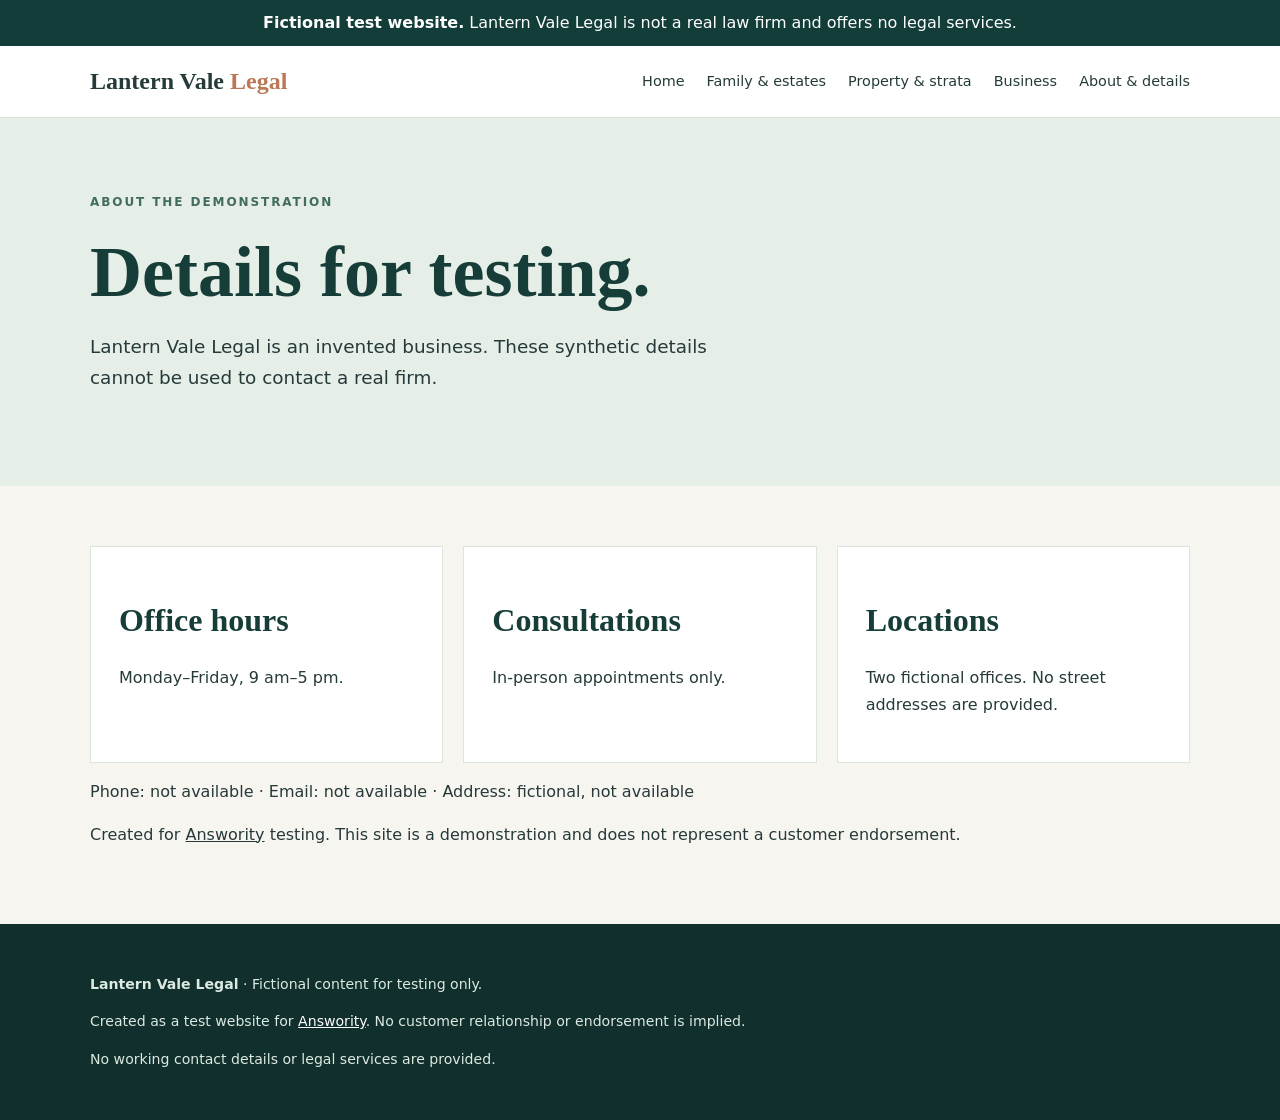
==== about.html @ 18ec0c07 "Add files via upload" ====
<!doctype html><html lang="en"><head><meta charset="utf-8"><meta name="viewport" content="width=device-width,initial-scale=1"><meta name="description" content="A fictional legal-services website for Answority testing. No legal services are offered."><title>About & details | Lantern Vale Legal</title><link rel="stylesheet" href="style.css"></head><body><div class="notice"><strong>Fictional test website.</strong> Lantern Vale Legal is not a real law firm and offers no legal services.</div><header><div class="wrap nav"><a class="brand" href="index.html">Lantern Vale <span>Legal</span></a><nav aria-label="Main navigation"><a href="index.html">Home</a><a href="family-estates.html">Family &amp; estates</a><a href="property.html">Property &amp; strata</a><a href="business.html">Business</a><a href="about.html">About &amp; details</a></nav></div></header><main><section class="hero"><div class="wrap"><div class="eyebrow">About the demonstration</div><h1>Details for testing.</h1><p class="lead">Lantern Vale Legal is an invented business. These synthetic details cannot be used to contact a real firm.</p></div></section><section class="section wrap"><div class="grid"><article class="card"><h2>Office hours</h2><p>Monday–Friday, 9 am–5 pm.</p></article><article class="card"><h2>Consultations</h2><p>In-person appointments only.</p></article><article class="card"><h2>Locations</h2><p>Two fictional offices. No street addresses are provided.</p></article></div><p>Phone: not available · Email: not available · Address: fictional, not available</p><p>Created for <a href="https://answority.com/">Answority</a> testing. This site is a demonstration and does not represent a customer endorsement.</p></section></main><footer><div class="wrap"><p><strong>Lantern Vale Legal</strong> · Fictional content for testing only.</p><p>Created as a test website for <a href="https://answority.com/">Answority</a>. No customer relationship or endorsement is implied.</p><p>No working contact details or legal services are provided.</p></div></footer></body></html>
---- style.css ----
*{box-sizing:border-box}body{margin:0;background:#f7f5ef;color:#263a3a;font:16px/1.65 system-ui,sans-serif}a{color:inherit}.notice{background:#123d39;color:white;text-align:center;padding:10px}.wrap{width:min(1100px,90%);margin:auto}header{background:white;border-bottom:1px solid #dce5dc}.nav{display:flex;align-items:center;justify-content:space-between;gap:20px;padding:22px 0;flex-wrap:wrap}.brand{font:700 1.5rem Georgia,serif;text-decoration:none}.brand span{color:#bb7857}nav{display:flex;gap:22px;flex-wrap:wrap}nav a{text-decoration:none;font-size:.9rem}nav a:hover{text-decoration:underline}.hero{background:#e6eee8;padding:75px 0}.eyebrow{text-transform:uppercase;letter-spacing:.16em;font-size:.75rem;font-weight:700;color:#426c5f}h1,h2,h3{font-family:Georgia,serif;line-height:1.15;color:#173d38}h1{font-size:clamp(2.5rem,6vw,4.5rem);max-width:800px;margin:18px 0}h2{font-size:2rem}.lead{max-width:660px;font-size:1.15rem}.button{display:inline-block;background:#17483f;color:white;padding:13px 20px;text-decoration:none}.section{padding:60px 0}.grid{display:grid;grid-template-columns:repeat(3,1fr);gap:20px}.card{background:white;border:1px solid #dce5dc;padding:28px}.card a{color:#25604f;font-weight:700}.band{background:#173d38;color:#e8f2ea}.band h2{color:white}.facts{display:grid;grid-template-columns:repeat(3,1fr);gap:20px}.facts strong{display:block;color:#9dcea9;font-size:.8rem;text-transform:uppercase}footer{background:#102f2d;color:#dceae1;padding:35px 0;font-size:.88rem}footer a{color:white}@media(max-width:700px){.grid,.facts{grid-template-columns:1fr}.hero{padding:52px 0}.section{padding:42px 0}.nav{align-items:flex-start;flex-direction:column}nav{gap:12px 18px}}
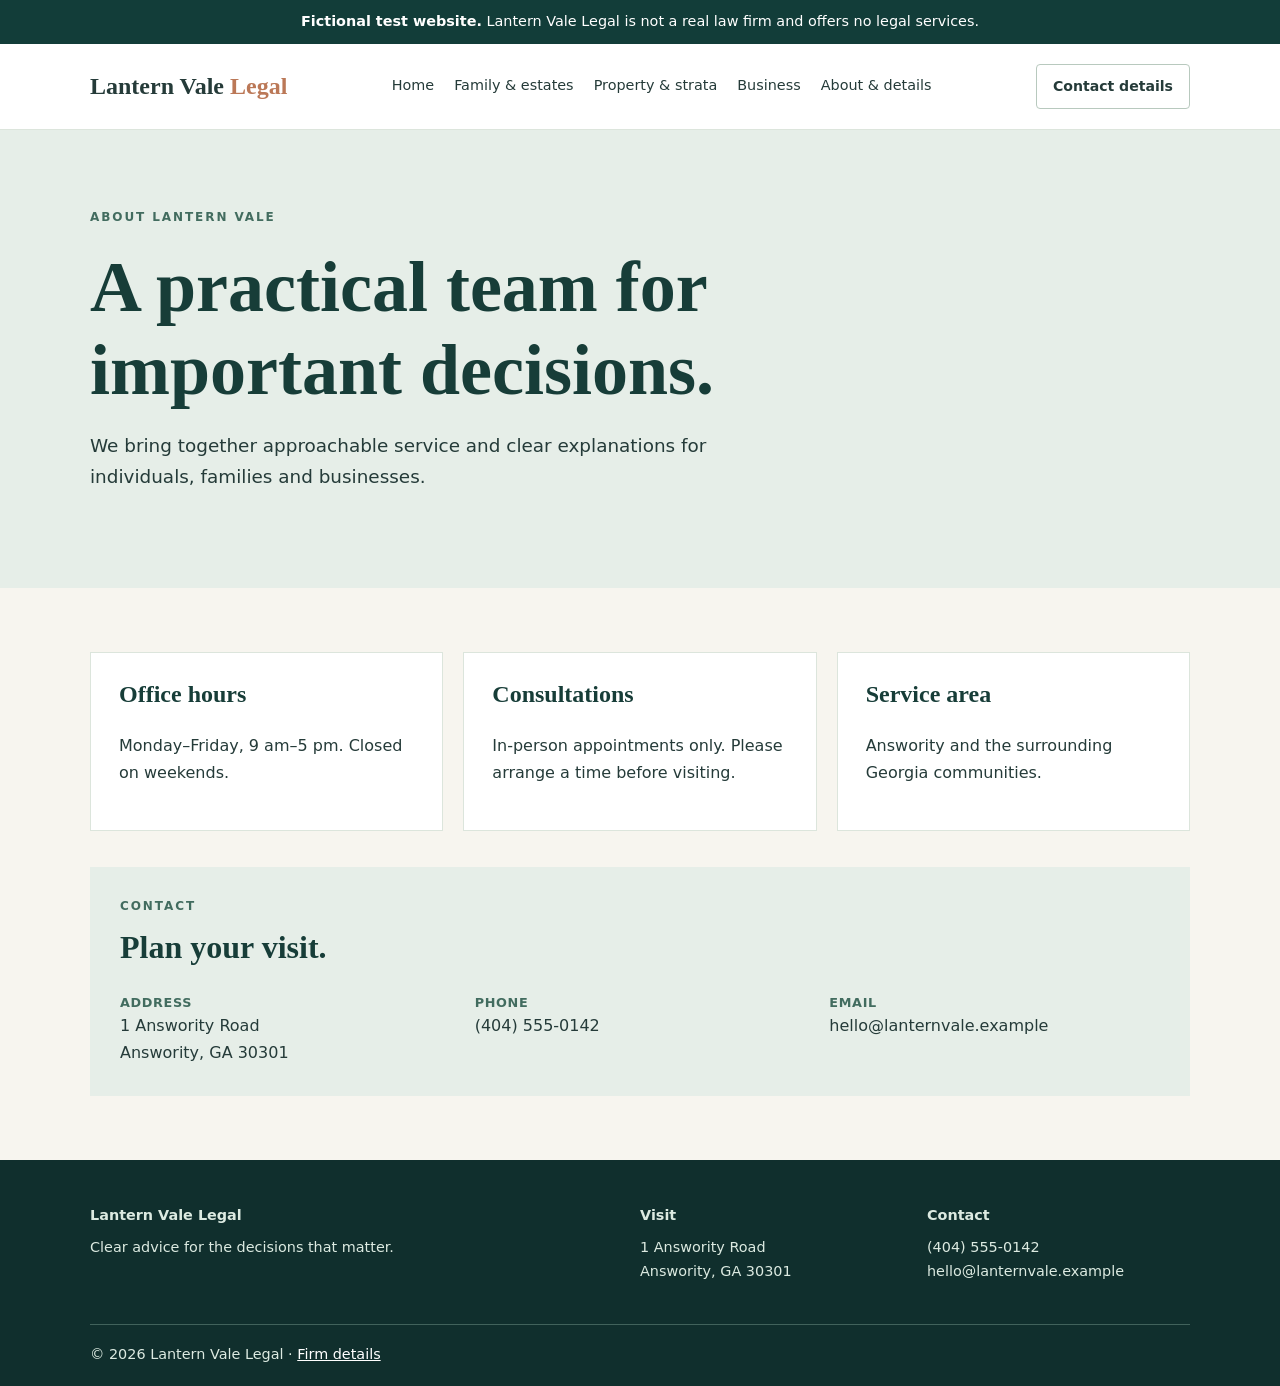
==== commit b0aeba74: "Refresh fictional legal website for observation testing" ====
--- a/about.html
+++ b/about.html
@@ -1 +1,2 @@
-<!doctype html><html lang="en"><head><meta charset="utf-8"><meta name="viewport" content="width=device-width,initial-scale=1"><meta name="description" content="A fictional legal-services website for Answority testing. No legal services are offered."><title>About & details | Lantern Vale Legal</title><link rel="stylesheet" href="style.css"></head><body><div class="notice"><strong>Fictional test website.</strong> Lantern Vale Legal is not a real law firm and offers no legal services.</div><header><div class="wrap nav"><a class="brand" href="index.html">Lantern Vale <span>Legal</span></a><nav aria-label="Main navigation"><a href="index.html">Home</a><a href="family-estates.html">Family &amp; estates</a><a href="property.html">Property &amp; strata</a><a href="business.html">Business</a><a href="about.html">About &amp; details</a></nav></div></header><main><section class="hero"><div class="wrap"><div class="eyebrow">About the demonstration</div><h1>Details for testing.</h1><p class="lead">Lantern Vale Legal is an invented business. These synthetic details cannot be used to contact a real firm.</p></div></section><section class="section wrap"><div class="grid"><article class="card"><h2>Office hours</h2><p>Monday–Friday, 9 am–5 pm.</p></article><article class="card"><h2>Consultations</h2><p>In-person appointments only.</p></article><article class="card"><h2>Locations</h2><p>Two fictional offices. No street addresses are provided.</p></article></div><p>Phone: not available · Email: not available · Address: fictional, not available</p><p>Created for <a href="https://answority.com/">Answority</a> testing. This site is a demonstration and does not represent a customer endorsement.</p></section></main><footer><div class="wrap"><p><strong>Lantern Vale Legal</strong> · Fictional content for testing only.</p><p>Created as a test website for <a href="https://answority.com/">Answority</a>. No customer relationship or endorsement is implied.</p><p>No working contact details or legal services are provided.</p></div></footer></body></html>+<!doctype html>
+<html lang="en"><head><meta charset="utf-8"><meta name="viewport" content="width=device-width,initial-scale=1"><meta name="description" content="Office hours and contact details for Lantern Vale Legal."><title>About &amp; details | Lantern Vale Legal</title><link rel="stylesheet" href="style.css"></head><body><div class="notice"><strong>Fictional test website.</strong> Lantern Vale Legal is not a real law firm and offers no legal services.</div><header><div class="wrap nav"><a class="brand" href="index.html">Lantern Vale <span>Legal</span></a><nav aria-label="Main navigation"><a href="index.html">Home</a><a href="family-estates.html">Family &amp; estates</a><a href="property.html">Property &amp; strata</a><a href="business.html">Business</a><a href="about.html">About &amp; details</a></nav><a class="nav-cta" href="about.html#contact">Contact details</a></div></header><main><section class="hero"><div class="wrap"><div class="eyebrow">About Lantern Vale</div><h1>A practical team for important decisions.</h1><p class="lead">We bring together approachable service and clear explanations for individuals, families and businesses.</p></div></section><section class="section wrap"><div class="grid"><article class="card"><h3>Office hours</h3><p>Monday–Friday, 9 am–5 pm. Closed on weekends.</p></article><article class="card"><h3>Consultations</h3><p>In-person appointments only. Please arrange a time before visiting.</p></article><article class="card"><h3>Service area</h3><p>Answority and the surrounding Georgia communities.</p></article></div><div id="contact" class="callout"><div class="eyebrow">Contact</div><h2>Plan your visit.</h2><div class="facts dark"><div><strong>Address</strong>1 Answority Road<br>Answority, GA 30301</div><div><strong>Phone</strong>(404) 555-0142</div><div><strong>Email</strong>hello@lanternvale.example</div></div></div></section></main><footer><div class="wrap footer-grid"><div><strong>Lantern Vale Legal</strong><p>Clear advice for the decisions that matter.</p></div><div><strong>Visit</strong><p>1 Answority Road<br>Answority, GA 30301</p></div><div><strong>Contact</strong><p>(404) 555-0142<br>hello@lanternvale.example</p></div></div><div class="wrap footer-bottom">© 2026 Lantern Vale Legal · <a href="about.html">Firm details</a></div></footer></body></html>
--- a/style.css
+++ b/style.css
@@ -1 +1 @@
-*{box-sizing:border-box}body{margin:0;background:#f7f5ef;color:#263a3a;font:16px/1.65 system-ui,sans-serif}a{color:inherit}.notice{background:#123d39;color:white;text-align:center;padding:10px}.wrap{width:min(1100px,90%);margin:auto}header{background:white;border-bottom:1px solid #dce5dc}.nav{display:flex;align-items:center;justify-content:space-between;gap:20px;padding:22px 0;flex-wrap:wrap}.brand{font:700 1.5rem Georgia,serif;text-decoration:none}.brand span{color:#bb7857}nav{display:flex;gap:22px;flex-wrap:wrap}nav a{text-decoration:none;font-size:.9rem}nav a:hover{text-decoration:underline}.hero{background:#e6eee8;padding:75px 0}.eyebrow{text-transform:uppercase;letter-spacing:.16em;font-size:.75rem;font-weight:700;color:#426c5f}h1,h2,h3{font-family:Georgia,serif;line-height:1.15;color:#173d38}h1{font-size:clamp(2.5rem,6vw,4.5rem);max-width:800px;margin:18px 0}h2{font-size:2rem}.lead{max-width:660px;font-size:1.15rem}.button{display:inline-block;background:#17483f;color:white;padding:13px 20px;text-decoration:none}.section{padding:60px 0}.grid{display:grid;grid-template-columns:repeat(3,1fr);gap:20px}.card{background:white;border:1px solid #dce5dc;padding:28px}.card a{color:#25604f;font-weight:700}.band{background:#173d38;color:#e8f2ea}.band h2{color:white}.facts{display:grid;grid-template-columns:repeat(3,1fr);gap:20px}.facts strong{display:block;color:#9dcea9;font-size:.8rem;text-transform:uppercase}footer{background:#102f2d;color:#dceae1;padding:35px 0;font-size:.88rem}footer a{color:white}@media(max-width:700px){.grid,.facts{grid-template-columns:1fr}.hero{padding:52px 0}.section{padding:42px 0}.nav{align-items:flex-start;flex-direction:column}nav{gap:12px 18px}}+*{box-sizing:border-box}html{scroll-behavior:smooth}body{margin:0;background:#f7f5ef;color:#253b39;font:16px/1.65 system-ui,sans-serif}a{color:inherit}.notice{background:#123d39;color:#fff;text-align:center;padding:10px 18px;font-size:.9rem}.wrap{width:min(1100px,90%);margin:auto}header{background:#fff;border-bottom:1px solid #dce5dc}.nav{display:flex;align-items:center;justify-content:space-between;gap:20px;padding:20px 0;flex-wrap:wrap}.brand{font:700 1.5rem Georgia,serif;text-decoration:none}.brand span{color:#bb7857}nav{display:flex;gap:20px;flex-wrap:wrap}nav a{text-decoration:none;font-size:.9rem}nav a:hover,nav a:focus-visible{text-decoration:underline}.nav-cta{padding:10px 16px;border:1px solid #b8c9be;border-radius:4px;text-decoration:none;font-weight:600;font-size:.88rem}.hero{background:#e6eee8;padding:78px 0}.eyebrow{text-transform:uppercase;letter-spacing:.16em;font-size:.75rem;font-weight:700;color:#426c5f}h1,h2,h3{font-family:Georgia,serif;line-height:1.16;color:#173d38}h1{font-size:clamp(2.5rem,6vw,4.5rem);max-width:800px;margin:18px 0}h2{font-size:clamp(2rem,3vw,2.7rem);margin-top:12px}h3{font-size:1.5rem}.lead{max-width:700px;font-size:1.15rem}.section{padding:64px 0}.grid{display:grid;grid-template-columns:repeat(3,1fr);gap:20px}.card{background:#fff;border:1px solid #dce5dc;padding:28px}.card h3{margin-top:0}.card a,.callout a,.split a{color:#25604f;font-weight:700}.band{background:#173d38;color:#e8f2ea}.band h2{color:#fff}.band .eyebrow{color:#acd0b7}.facts{display:grid;grid-template-columns:repeat(3,1fr);gap:24px}.facts strong{display:block;color:#9dcea9;font-size:.8rem;text-transform:uppercase;letter-spacing:.05em}.facts.dark strong{color:#426c5f}.split{display:grid;grid-template-columns:1fr 1fr;gap:48px}.callout{margin-top:36px;padding:30px;background:#e6eee8}.callout h2{font-size:2rem}footer{background:#102f2d;color:#dceae1;padding:44px 0 20px;font-size:.9rem}.footer-grid{display:grid;grid-template-columns:2fr 1fr 1fr;gap:24px}.footer-grid p{margin:.5rem 0}.footer-bottom{margin-top:32px;padding-top:18px;border-top:1px solid #41625b}footer a{color:#fff}@media(max-width:800px){.nav{align-items:flex-start}.nav-cta{display:none}}@media(max-width:700px){.grid,.facts,.split,.footer-grid{grid-template-columns:1fr}.hero{padding:52px 0}.section{padding:42px 0}.nav{flex-direction:column}nav{gap:12px 18px}.split{gap:12px}}
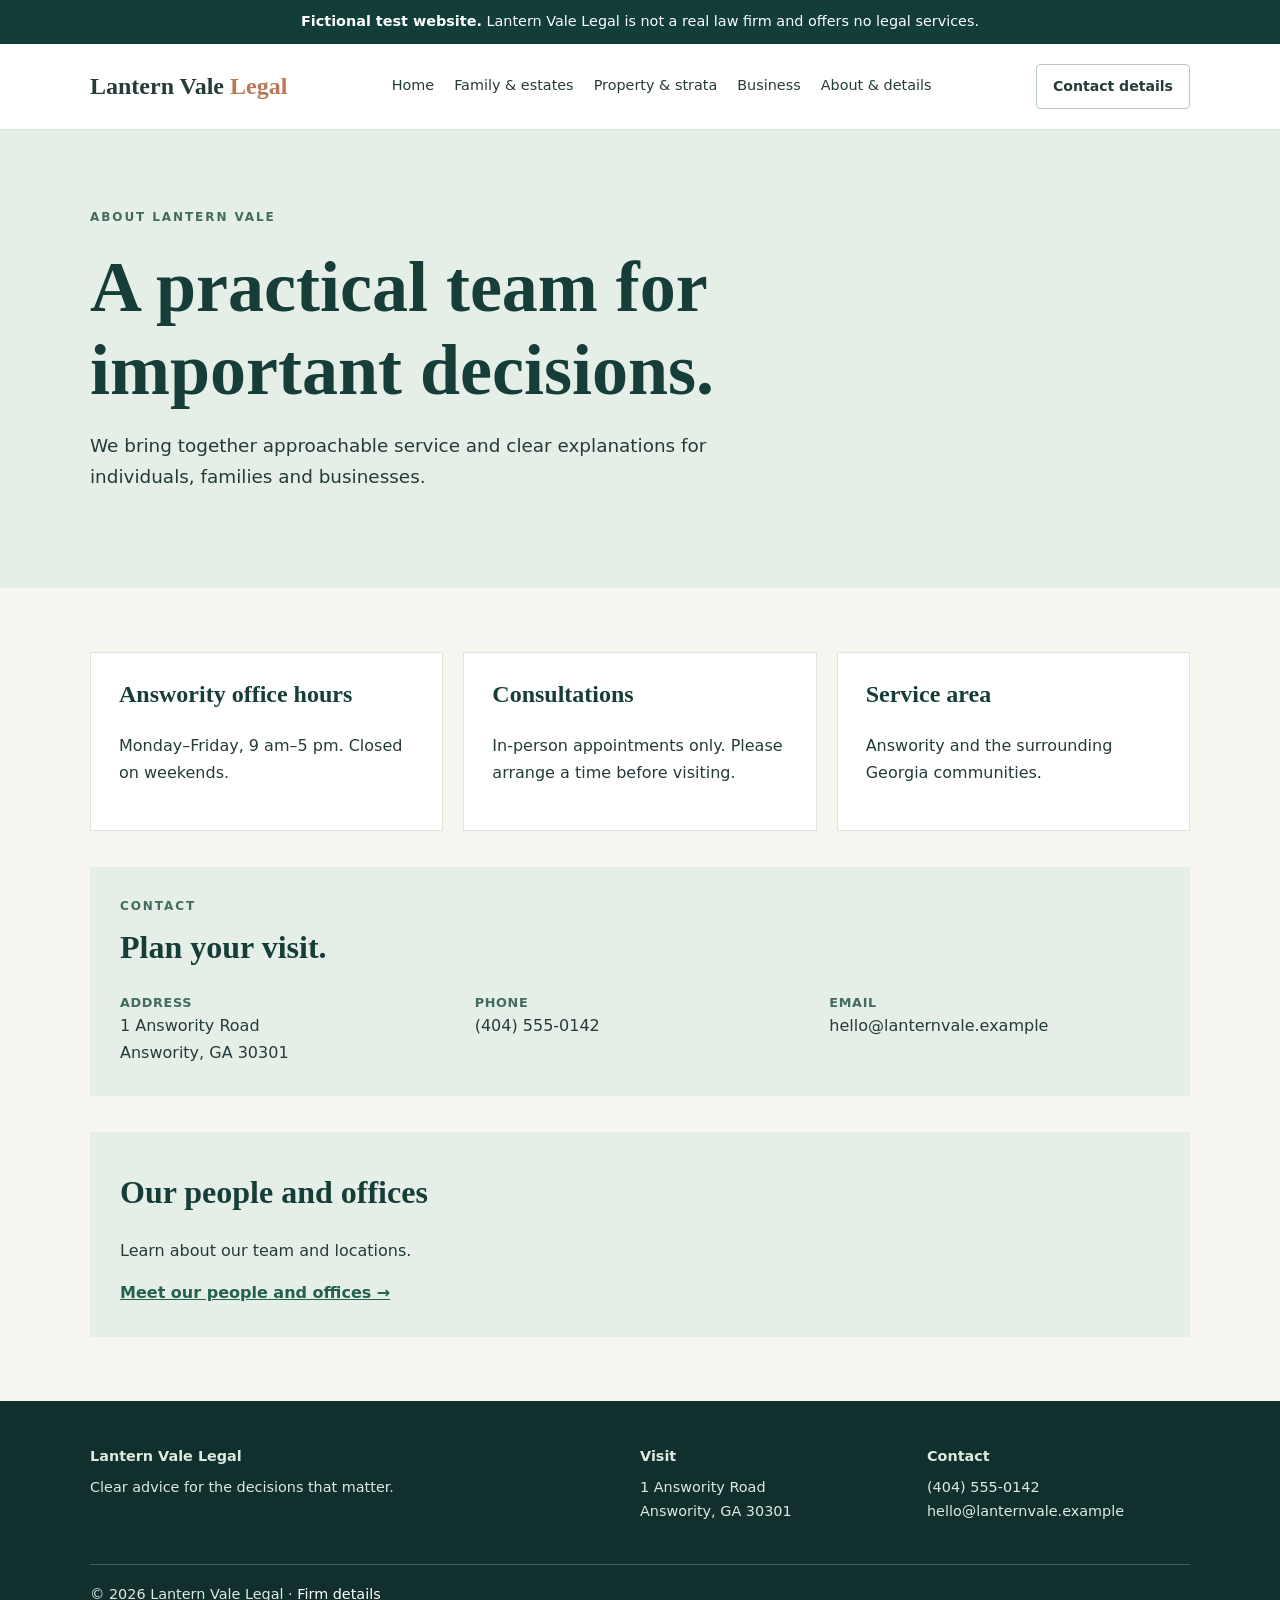
==== commit 94090d98: "Refresh fictional Lantern Vale test dataset" ====
--- a/about.html
+++ b/about.html
@@ -1,2 +1,2 @@
 <!doctype html>
-<html lang="en"><head><meta charset="utf-8"><meta name="viewport" content="width=device-width,initial-scale=1"><meta name="description" content="Office hours and contact details for Lantern Vale Legal."><title>About &amp; details | Lantern Vale Legal</title><link rel="stylesheet" href="style.css"></head><body><div class="notice"><strong>Fictional test website.</strong> Lantern Vale Legal is not a real law firm and offers no legal services.</div><header><div class="wrap nav"><a class="brand" href="index.html">Lantern Vale <span>Legal</span></a><nav aria-label="Main navigation"><a href="index.html">Home</a><a href="family-estates.html">Family &amp; estates</a><a href="property.html">Property &amp; strata</a><a href="business.html">Business</a><a href="about.html">About &amp; details</a></nav><a class="nav-cta" href="about.html#contact">Contact details</a></div></header><main><section class="hero"><div class="wrap"><div class="eyebrow">About Lantern Vale</div><h1>A practical team for important decisions.</h1><p class="lead">We bring together approachable service and clear explanations for individuals, families and businesses.</p></div></section><section class="section wrap"><div class="grid"><article class="card"><h3>Office hours</h3><p>Monday–Friday, 9 am–5 pm. Closed on weekends.</p></article><article class="card"><h3>Consultations</h3><p>In-person appointments only. Please arrange a time before visiting.</p></article><article class="card"><h3>Service area</h3><p>Answority and the surrounding Georgia communities.</p></article></div><div id="contact" class="callout"><div class="eyebrow">Contact</div><h2>Plan your visit.</h2><div class="facts dark"><div><strong>Address</strong>1 Answority Road<br>Answority, GA 30301</div><div><strong>Phone</strong>(404) 555-0142</div><div><strong>Email</strong>hello@lanternvale.example</div></div></div></section></main><footer><div class="wrap footer-grid"><div><strong>Lantern Vale Legal</strong><p>Clear advice for the decisions that matter.</p></div><div><strong>Visit</strong><p>1 Answority Road<br>Answority, GA 30301</p></div><div><strong>Contact</strong><p>(404) 555-0142<br>hello@lanternvale.example</p></div></div><div class="wrap footer-bottom">© 2026 Lantern Vale Legal · <a href="about.html">Firm details</a></div></footer></body></html>
+<html lang="en"><head><meta charset="utf-8"><meta name="viewport" content="width=device-width,initial-scale=1"><meta name="description" content="Office hours and contact details for Lantern Vale Legal."><title>About &amp; details | Lantern Vale Legal</title><link rel="stylesheet" href="style.css"></head><body><div class="notice"><strong>Fictional test website.</strong> Lantern Vale Legal is not a real law firm and offers no legal services.</div><header><div class="wrap nav"><a class="brand" href="index.html">Lantern Vale <span>Legal</span></a><nav aria-label="Main navigation"><a href="index.html">Home</a><a href="family-estates.html">Family &amp; estates</a><a href="property.html">Property &amp; strata</a><a href="business.html">Business</a><a href="about.html">About &amp; details</a></nav><a class="nav-cta" href="about.html#contact">Contact details</a></div></header><main><section class="hero"><div class="wrap"><div class="eyebrow">About Lantern Vale</div><h1>A practical team for important decisions.</h1><p class="lead">We bring together approachable service and clear explanations for individuals, families and businesses.</p></div></section><section class="section wrap"><div class="grid"><article class="card"><h3>Answority office hours</h3><p>Monday–Friday, 9 am–5 pm. Closed on weekends.</p></article><article class="card"><h3>Consultations</h3><p>In-person appointments only. Please arrange a time before visiting.</p></article><article class="card"><h3>Service area</h3><p>Answority and the surrounding Georgia communities.</p></article></div><div id="contact" class="callout"><div class="eyebrow">Contact</div><h2>Plan your visit.</h2><div class="facts dark"><div><strong>Address</strong>1 Answority Road<br>Answority, GA 30301</div><div><strong>Phone</strong>(404) 555-0142</div><div><strong>Email</strong>hello@lanternvale.example</div></div></div><div class="callout"><h2>Our people and offices</h2><p>Learn about our team and locations.</p><a href="our-people.html">Meet our people and offices →</a></div></section></main><footer><div class="wrap footer-grid"><div><strong>Lantern Vale Legal</strong><p>Clear advice for the decisions that matter.</p></div><div><strong>Visit</strong><p>1 Answority Road<br>Answority, GA 30301</p></div><div><strong>Contact</strong><p>(404) 555-0142<br>hello@lanternvale.example</p></div></div><div class="wrap footer-bottom">© 2026 Lantern Vale Legal · <a href="about.html">Firm details</a></div></footer></body></html>
